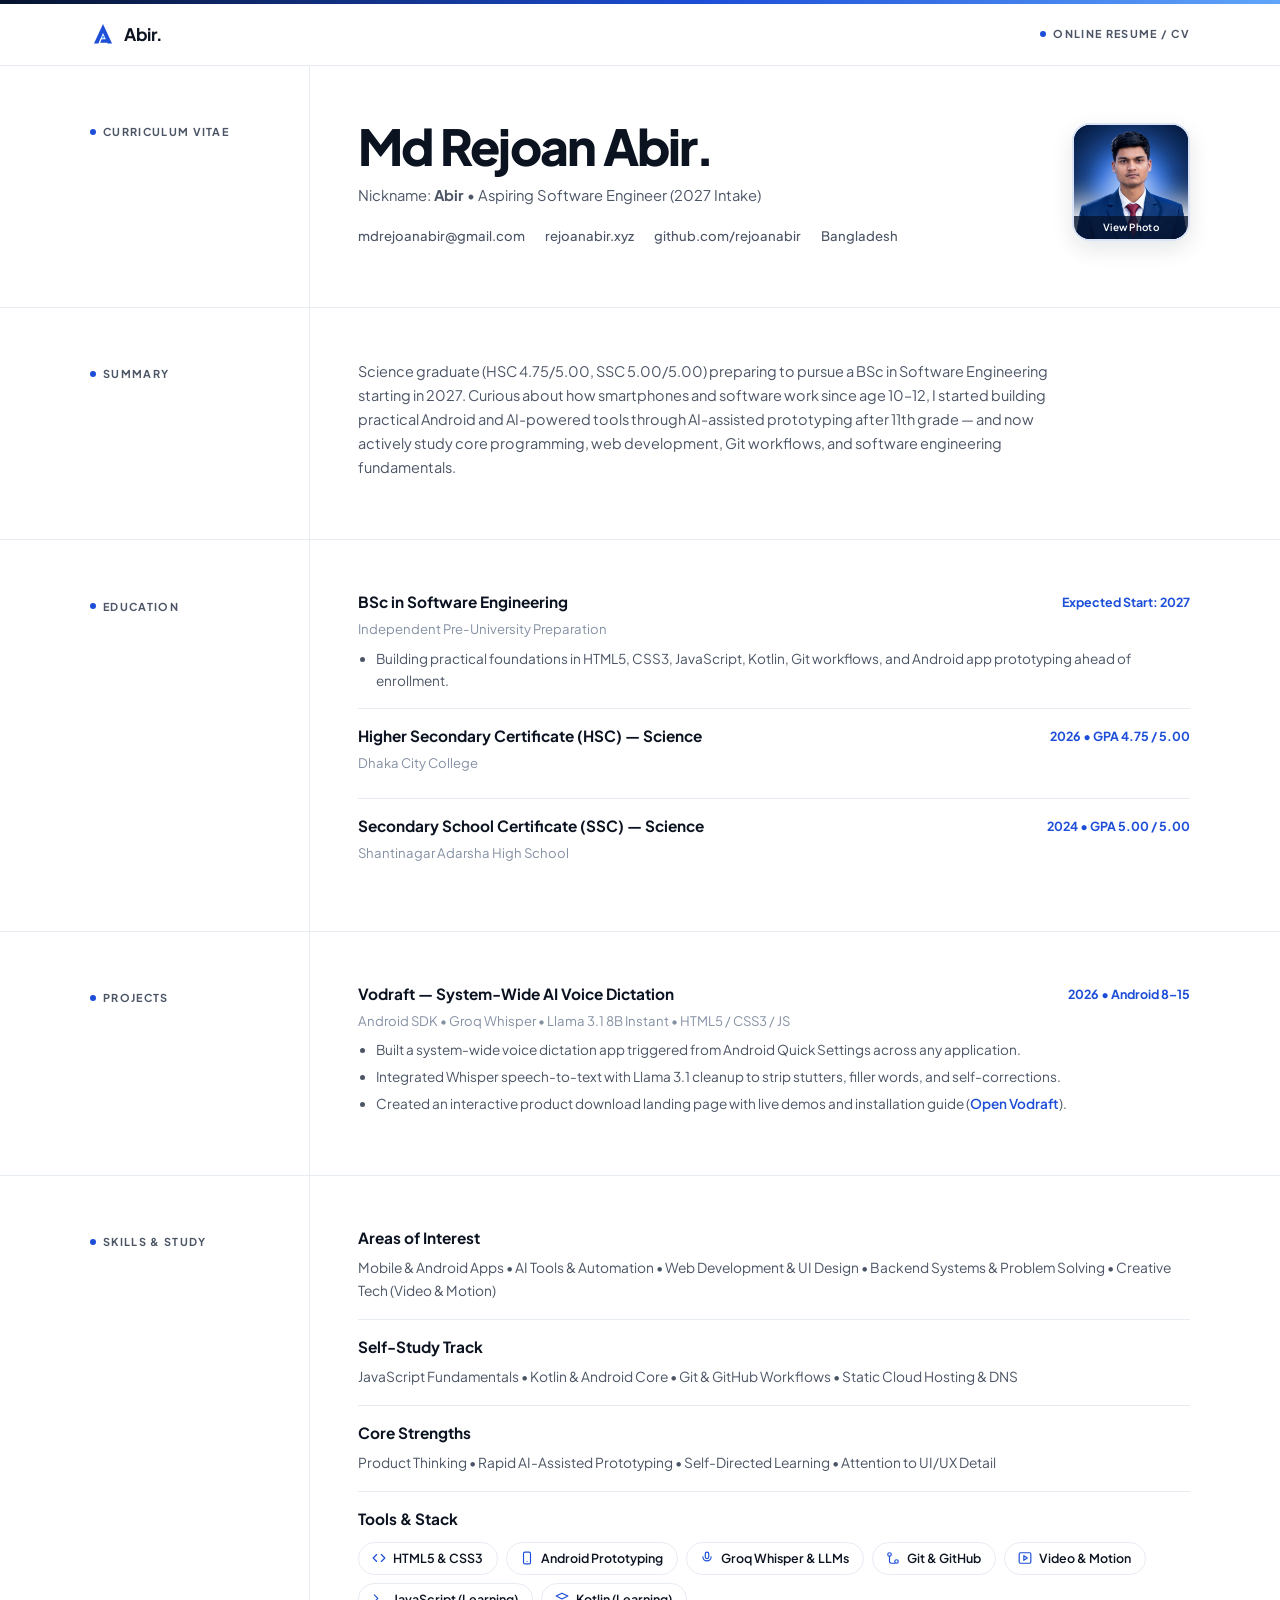
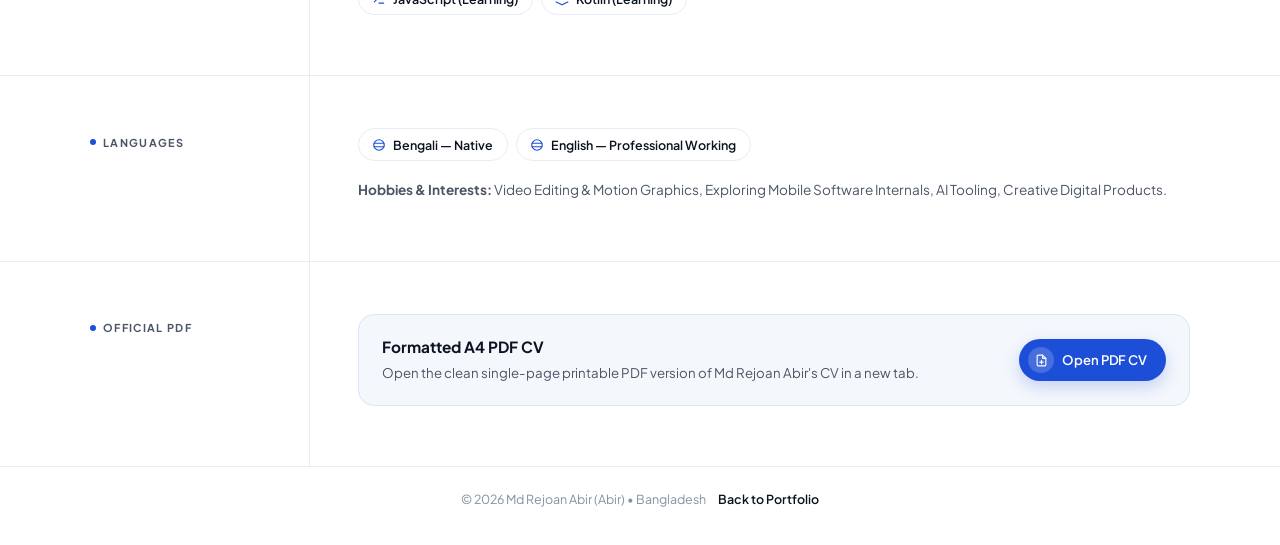
==== resume.html @ 293f009a "Deploy updated Abir portfolio, Vodraft page, CV & rejoanabir.xyz domain config" ====
<!DOCTYPE html>
<html lang="en">
<head>
  <meta charset="UTF-8" />
  <meta name="viewport" content="width=device-width, initial-scale=1.0" />
  <title>Md Rejoan Abir (Abir) — Online CV</title>
  <meta
    name="description"
    content="Online Resume / CV of Md Rejoan Abir (Abir) — Aspiring Software Engineer (2027 Intake)."
  />
  <link rel="canonical" href="https://rejoanabir.xyz/resume.html" />
  <meta property="og:type" content="profile" />
  <meta property="og:url" content="https://rejoanabir.xyz/resume.html" />
  <meta property="og:title" content="Md Rejoan Abir (Abir) — Online CV" />
  <meta property="og:description" content="Online Resume / CV of Md Rejoan Abir (Abir) — Aspiring Software Engineer (2027 Intake)." />
  <meta property="og:image" content="https://rejoanabir.xyz/assets/img/og-card.jpg" />

  <link rel="icon" type="image/svg+xml" href="./assets/img/favicon.svg" />
  <link rel="preconnect" href="https://fonts.googleapis.com" />
  <link rel="preconnect" href="https://fonts.gstatic.com" crossorigin />
  <link
    href="https://fonts.googleapis.com/css2?family=Plus+Jakarta+Sans:wght@400;500;600;700;800&display=swap"
    rel="stylesheet"
  />
  <link rel="stylesheet" href="./assets/css/styles.css?v=20" />
</head>
<body id="top">
  <div class="scroll-progress" data-scroll-progress aria-hidden="true"></div>
  <div class="resume-accent-bar" aria-hidden="true"></div>

  <header class="resume-topbar">
    <div class="container hero-nav-inner">
      <a href="./index.html" class="brand-mark" style="color:var(--ink-black);">
        <svg class="brand-logo brand-logo--accent" width="26" height="26" viewBox="0 0 36 36" fill="none" aria-hidden="true">
          <path
            d="M18 4L5.5 31H11.6L18 16.5L21.9 25.4H16.2L14 30.2H24L24.4 31H30.5L18 4Z"
            fill="currentColor"
          />
          <circle cx="18" cy="22.2" r="2.2" fill="#60A5FA" />
        </svg>
        <span>Abir.</span>
      </a>

      <span class="rail-tag">Online Resume / CV</span>
    </div>
  </header>

  <main class="swiss-main">
    <!-- Header with Real Executive Portrait + Tap-to-Zoom Popup -->
    <section class="swiss-row" style="border-top:0;">
      <div class="container swiss-grid">
        <aside class="swiss-rail">
          <span class="rail-tag">Curriculum Vitae</span>
        </aside>

        <div class="swiss-stage">
          <div class="resume-hero-row">
            <div>
              <h1 class="resume-name">Md Rejoan Abir.</h1>
              <p class="resume-sub">Nickname: <strong>Abir</strong> &bull; Aspiring Software Engineer (2027 Intake)</p>

              <ul class="resume-contacts" aria-label="Contact links">
                <li><a href="mailto:mdrejoanabir@gmail.com">mdrejoanabir@gmail.com</a></li>
                <li><a href="https://rejoanabir.xyz">rejoanabir.xyz</a></li>
                <li><a href="https://github.com/rejoanabir" target="_blank" rel="noopener noreferrer">github.com/rejoanabir</a></li>
                <li>Bangladesh</li>
              </ul>
            </div>

            <button
              type="button"
              class="resume-photo-trigger"
              data-open-photo
              aria-label="Open full-size portrait of Md Rejoan Abir"
            >
              <img src="./assets/img/abir-hero.webp" alt="Md Rejoan Abir real portrait" width="118" height="118" decoding="async" />
              <span class="resume-photo-badge">View Photo</span>
            </button>
          </div>
        </div>
      </div>
    </section>

    <!-- Summary -->
    <section class="swiss-row">
      <div class="container swiss-grid">
        <aside class="swiss-rail">
          <span class="rail-tag">Summary</span>
        </aside>
        <div class="swiss-stage motion-reveal">
          <p style="margin:0; max-width:66ch; color:var(--ink-body);">
            Science graduate (HSC 4.75/5.00, SSC 5.00/5.00) preparing to pursue a BSc in Software
            Engineering starting in 2027. Curious about how smartphones and software work since age
            10–12, I started building practical Android and AI-powered tools through AI-assisted
            prototyping after 11th grade — and now actively study core programming, web development,
            Git workflows, and software engineering fundamentals.
          </p>
        </div>
      </div>
    </section>

    <!-- Education -->
    <section class="swiss-row">
      <div class="container swiss-grid">
        <aside class="swiss-rail">
          <span class="rail-tag">Education</span>
        </aside>
        <div class="swiss-stage motion-reveal">
          <div class="resume-entry">
            <div class="resume-entry__head">
              <h2 class="resume-entry__role">BSc in Software Engineering</h2>
              <span class="resume-entry__date">Expected Start: 2027</span>
            </div>
            <p class="resume-entry__org">Independent Pre-University Preparation</p>
            <ul class="resume-bullets">
              <li>Building practical foundations in HTML5, CSS3, JavaScript, Kotlin, Git workflows, and Android app prototyping ahead of enrollment.</li>
            </ul>
          </div>

          <div class="resume-entry">
            <div class="resume-entry__head">
              <h2 class="resume-entry__role">Higher Secondary Certificate (HSC) — Science</h2>
              <span class="resume-entry__date">2026 &bull; GPA 4.75 / 5.00</span>
            </div>
            <p class="resume-entry__org">Dhaka City College</p>
          </div>

          <div class="resume-entry">
            <div class="resume-entry__head">
              <h2 class="resume-entry__role">Secondary School Certificate (SSC) — Science</h2>
              <span class="resume-entry__date">2024 &bull; GPA 5.00 / 5.00</span>
            </div>
            <p class="resume-entry__org">Shantinagar Adarsha High School</p>
          </div>
        </div>
      </div>
    </section>

    <!-- Projects -->
    <section class="swiss-row">
      <div class="container swiss-grid">
        <aside class="swiss-rail">
          <span class="rail-tag">Projects</span>
        </aside>
        <div class="swiss-stage motion-reveal">
          <div class="resume-entry">
            <div class="resume-entry__head">
              <h2 class="resume-entry__role">Vodraft — System-Wide AI Voice Dictation</h2>
              <span class="resume-entry__date">2026 &bull; Android 8–15</span>
            </div>
            <p class="resume-entry__org">Android SDK &bull; Groq Whisper &bull; Llama 3.1 8B Instant &bull; HTML5 / CSS3 / JS</p>
            <ul class="resume-bullets">
              <li>Built a system-wide voice dictation app triggered from Android Quick Settings across any application.</li>
              <li>Integrated Whisper speech-to-text with Llama 3.1 cleanup to strip stutters, filler words, and self-corrections.</li>
              <li>Created an interactive product download landing page with live demos and installation guide (<a href="./vodraft/" style="color:var(--cobalt); font-weight:600;">Open Vodraft</a>).</li>
            </ul>
          </div>
        </div>
      </div>
    </section>

    <!-- Skills, Self-Study & Strengths -->
    <section class="swiss-row">
      <div class="container swiss-grid">
        <aside class="swiss-rail">
          <span class="rail-tag">Skills &amp; Study</span>
        </aside>
        <div class="swiss-stage motion-reveal">
          <div class="resume-entry">
            <h2 class="resume-entry__role" style="margin-bottom:0.5rem;">Areas of Interest</h2>
            <p style="margin:0; font-size:0.86rem; color:var(--ink-body);">
              Mobile &amp; Android Apps &bull; AI Tools &amp; Automation &bull; Web Development &amp; UI Design &bull; Backend Systems &amp; Problem Solving &bull; Creative Tech (Video &amp; Motion)
            </p>
          </div>

          <div class="resume-entry">
            <h2 class="resume-entry__role" style="margin-bottom:0.5rem;">Self-Study Track</h2>
            <p style="margin:0; font-size:0.86rem; color:var(--ink-body);">
              JavaScript Fundamentals &bull; Kotlin &amp; Android Core &bull; Git &amp; GitHub Workflows &bull; Static Cloud Hosting &amp; DNS
            </p>
          </div>

          <div class="resume-entry">
            <h2 class="resume-entry__role" style="margin-bottom:0.5rem;">Core Strengths</h2>
            <p style="margin:0; font-size:0.86rem; color:var(--ink-body);">
              Product Thinking &bull; Rapid AI-Assisted Prototyping &bull; Self-Directed Learning &bull; Attention to UI/UX Detail
            </p>
          </div>

          <div class="resume-entry">
            <h2 class="resume-entry__role" style="margin-bottom:0.75rem;">Tools &amp; Stack</h2>
            <div class="tools-strip">
              <span class="tool-badge">
                <svg viewBox="0 0 24 24" fill="none" stroke="currentColor" stroke-width="2" stroke-linecap="round" stroke-linejoin="round"><polyline points="16 18 22 12 16 6"/><polyline points="8 6 2 12 8 18"/></svg>
                HTML5 &amp; CSS3
              </span>
              <span class="tool-badge">
                <svg viewBox="0 0 24 24" fill="none" stroke="currentColor" stroke-width="2" stroke-linecap="round" stroke-linejoin="round"><rect x="6" y="2" width="12" height="20" rx="2.5"/><line x1="12" y1="18" x2="12.01" y2="18"/></svg>
                Android Prototyping
              </span>
              <span class="tool-badge">
                <svg viewBox="0 0 24 24" fill="none" stroke="currentColor" stroke-width="2" stroke-linecap="round" stroke-linejoin="round"><rect x="9" y="2" width="6" height="11" rx="3"/><path d="M5 10a7 7 0 0 0 14 0"/></svg>
                Groq Whisper &amp; LLMs
              </span>
              <span class="tool-badge">
                <svg viewBox="0 0 24 24" fill="none" stroke="currentColor" stroke-width="2" stroke-linecap="round" stroke-linejoin="round"><circle cx="6" cy="6" r="3"/><circle cx="18" cy="18" r="3"/><path d="M6 9v9a3 3 0 0 0 3 3h6"/></svg>
                Git &amp; GitHub
              </span>
              <span class="tool-badge">
                <svg viewBox="0 0 24 24" fill="none" stroke="currentColor" stroke-width="2" stroke-linecap="round" stroke-linejoin="round"><rect x="2" y="3" width="20" height="18" rx="2"/><polygon points="10 8 16 12 10 16 10 8"/></svg>
                Video &amp; Motion
              </span>
              <span class="tool-badge">
                <svg viewBox="0 0 24 24" fill="none" stroke="currentColor" stroke-width="2" stroke-linecap="round" stroke-linejoin="round"><polyline points="4 17 10 11 4 5"/><line x1="12" y1="19" x2="20" y2="19"/></svg>
                JavaScript (Learning)
              </span>
              <span class="tool-badge">
                <svg viewBox="0 0 24 24" fill="none" stroke="currentColor" stroke-width="2" stroke-linecap="round" stroke-linejoin="round"><polygon points="12 2 2 7 12 12 22 7 12 2"/><polyline points="2 17 12 22 22 17"/></svg>
                Kotlin (Learning)
              </span>
            </div>
          </div>
        </div>
      </div>
    </section>

    <!-- Languages & Interests -->
    <section class="swiss-row">
      <div class="container swiss-grid">
        <aside class="swiss-rail">
          <span class="rail-tag">Languages</span>
        </aside>
        <div class="swiss-stage motion-reveal">
          <div class="tools-strip" style="margin-bottom:1.1rem;">
            <span class="tool-badge">
              <svg viewBox="0 0 24 24" fill="none" stroke="currentColor" stroke-width="2" stroke-linecap="round" stroke-linejoin="round"><circle cx="12" cy="12" r="9"/><line x1="3.6" y1="9" x2="20.4" y2="9"/><line x1="3.6" y1="15" x2="20.4" y2="15"/></svg>
              Bengali &mdash; Native
            </span>
            <span class="tool-badge">
              <svg viewBox="0 0 24 24" fill="none" stroke="currentColor" stroke-width="2" stroke-linecap="round" stroke-linejoin="round"><circle cx="12" cy="12" r="9"/><line x1="3.6" y1="9" x2="20.4" y2="9"/><line x1="3.6" y1="15" x2="20.4" y2="15"/></svg>
              English &mdash; Professional Working
            </span>
          </div>
          <p style="margin:0; font-size:0.85rem; color:var(--ink-body);">
            <strong>Hobbies &amp; Interests:</strong> Video Editing &amp; Motion Graphics, Exploring Mobile Software Internals, AI Tooling, Creative Digital Products.
          </p>
        </div>
      </div>
    </section>

    <!-- Proper A4 PDF CV Popup Option at the End -->
    <section class="swiss-row">
      <div class="container swiss-grid">
        <aside class="swiss-rail">
          <span class="rail-tag">Official PDF</span>
        </aside>
        <div class="swiss-stage motion-reveal">
          <div class="pdf-cta-card">
            <div>
              <h2 class="resume-entry__role">Formatted A4 PDF CV</h2>
              <p style="margin:0.25rem 0 0; font-size:0.83rem; color:var(--ink-body);">
                Open the clean single-page printable PDF version of Md Rejoan Abir's CV in a new tab.
              </p>
            </div>

            <a
              href="./assets/Md-Rejoan-Abir-CV.pdf"
              target="_blank"
              rel="noopener noreferrer"
              class="pill pill--accent"
            >
              <span class="pill__icon" aria-hidden="true">
                <!-- Custom PDF Document Open Icon -->
                <svg viewBox="0 0 24 24" fill="none" stroke="currentColor" stroke-width="2.1" stroke-linecap="round" stroke-linejoin="round">
                  <path d="M14 2H6a2 2 0 0 0-2 2v16a2 2 0 0 0 2 2h12a2 2 0 0 0 2-2V8z" />
                  <polyline points="14 2 14 8 20 8" />
                  <path d="M9 15h6" />
                  <path d="M12 12v6" />
                </svg>
              </span>
              <span>Open PDF CV</span>
            </a>
          </div>
        </div>
      </div>
    </section>
  </main>

  <!-- Real Portrait Zoom Lightbox Modal -->
  <div class="photo-modal" data-photo-modal aria-hidden="true" role="dialog" aria-label="Portrait of Md Rejoan Abir">
    <div class="photo-modal__box">
      <img src="./assets/img/abir-hero.webp" alt="Portrait of Md Rejoan Abir" width="420" height="420" loading="lazy" decoding="async" class="photo-modal__img" />
      <div class="photo-modal__foot">
        <span>Md Rejoan Abir (Abir)</span>
        <button type="button" class="photo-modal__close" data-close-photo>Close</button>
      </div>
    </div>
  </div>

  <footer class="footer-bottom">
    <div class="container footer-bottom-inner">
      <span>&copy; 2026 Md Rejoan Abir (Abir) &bull; Bangladesh</span>
      <a href="./index.html" style="font-weight:600; color:var(--ink-black);">Back to Portfolio</a>
    </div>
  </footer>

  <script src="./assets/js/motion.js?v=18" defer></script>
</body>
</html>
---- assets/css/styles.css ----
/* ==========================================================================
   Abir (Md Rejoan Abir) — Polished Royal Cobalt Motion Portfolio
   Single-row mobile nav • Crisp hero transition • Faded marquee • Multi-project
   ========================================================================== */

:root {
  --bg-page: #ffffff;
  --bg-subtle: #f4f7fc;
  --ink-black: #0b1220;
  --ink-body: #4b5565;
  --ink-muted: #8490a3;
  --grid-line: #e7ecf3;
  --cobalt: #1d4ed8;
  --cobalt-bright: #2563eb;
  --cobalt-dark: #1e3a8a;
  --cobalt-midnight: #06132e;
  --sky-accent: #60a5fa;
  --emerald: #10b981;
  --radius-sm: 8px;
  --radius-md: 16px;
  --radius-pill: 999px;
  --font-sans: "Plus Jakarta Sans", system-ui, -apple-system, BlinkMacSystemFont, "Segoe UI", sans-serif;
  --ease-expo: cubic-bezier(0.16, 1, 0.3, 1);
  --ease-out: cubic-bezier(0.22, 1, 0.36, 1);
}

*,
*::before,
*::after {
  box-sizing: border-box;
  -webkit-tap-highlight-color: transparent;
}

html {
  scroll-behavior: smooth;
  -webkit-text-size-adjust: 100%;
  text-size-adjust: 100%;
  -webkit-font-smoothing: antialiased;
  -moz-osx-font-smoothing: grayscale;
}

body {
  margin: 0;
  font-family: var(--font-sans);
  font-size: 14.5px;
  line-height: 1.65;
  color: var(--ink-black);
  background: var(--bg-page);
  overflow-x: clip;
}

a,
button {
  color: inherit;
  text-decoration: none;
  outline: none;
  -webkit-tap-highlight-color: transparent;
  user-select: none;
  -webkit-user-select: none;
}

a:focus-visible,
button:focus-visible {
  outline: 2px solid var(--cobalt-bright);
  outline-offset: 3px;
  border-radius: 6px;
}

p,
h1,
h2,
h3,
li {
  user-select: text;
  -webkit-user-select: text;
}

button {
  font: inherit;
  cursor: pointer;
}

img,
svg {
  display: block;
  max-width: 100%;
}

.skip-link {
  position: absolute;
  left: -9999px;
  top: 0;
}

.skip-link:focus {
  position: fixed;
  left: 1rem;
  top: 1rem;
  z-index: 200;
  padding: 0.55rem 1rem;
  border-radius: var(--radius-pill);
  background: var(--ink-black);
  color: #fff;
}

.container {
  width: min(100% - 2rem, 1100px);
  margin-inline: auto;
}

/* ==========================================================================
   TOP SCROLL PROGRESS BAR
   ========================================================================== */

.scroll-progress {
  position: fixed;
  top: 0;
  left: 0;
  width: 100%;
  height: 3px;
  z-index: 120;
  background: linear-gradient(90deg, #1d4ed8 0%, #3b82f6 55%, #38bdf8 100%);
  transform-origin: left center;
  transform: scaleX(0);
  pointer-events: none;
}

/* ==========================================================================
   PILL BUTTONS WITH BESPOKE SVG ICONS
   ========================================================================== */

.pill {
  position: relative;
  overflow: hidden;
  display: inline-flex;
  align-items: center;
  justify-content: center;
  gap: 0.52rem;
  min-height: 42px;
  padding: 0.44rem 1.12rem 0.44rem 0.48rem;
  border-radius: var(--radius-pill);
  font-size: 0.82rem;
  font-weight: 600;
  line-height: 1.25;
  letter-spacing: -0.01em;
  border: 1px solid transparent;
  transition:
    transform 0.2s var(--ease-out),
    background-color 0.2s ease,
    border-color 0.2s ease,
    color 0.2s ease,
    box-shadow 0.2s ease;
  white-space: nowrap;
}

.pill:active {
  transform: scale(0.97);
}

.pill__icon {
  display: inline-flex;
  align-items: center;
  justify-content: center;
  width: 26px;
  height: 26px;
  border-radius: 50%;
  flex-shrink: 0;
  transition: transform 0.25s var(--ease-expo);
}

.pill__icon svg {
  width: 13px;
  height: 13px;
}

.pill:hover .pill__icon {
  transform: scale(1.08);
}

.pill--shimmer::after {
  content: "";
  position: absolute;
  inset: 0;
  background: linear-gradient(110deg, transparent 25%, rgba(255, 255, 255, 0.24) 50%, transparent 75%);
  transform: translateX(-130%);
  animation: pillShimmer 4.6s var(--ease-expo) 1.6s infinite;
  pointer-events: none;
}

@keyframes pillShimmer {
  0%, 72% { transform: translateX(-130%); }
  100% { transform: translateX(130%); }
}

.pill--white {
  background: #ffffff;
  color: var(--ink-black);
  box-shadow: 0 6px 18px rgba(6, 19, 46, 0.18);
}

.pill--white .pill__icon {
  background: var(--cobalt-midnight);
  color: #ffffff;
}

.pill--white:hover {
  transform: translateY(-1.5px);
  box-shadow: 0 10px 24px rgba(6, 19, 46, 0.25);
}

.pill--accent {
  background: var(--cobalt);
  color: #ffffff;
  box-shadow: 0 6px 16px rgba(29, 78, 216, 0.22);
}

.pill--accent .pill__icon {
  background: rgba(255, 255, 255, 0.18);
  color: #ffffff;
}

.pill--accent:hover {
  background: var(--cobalt-dark);
  transform: translateY(-1.5px);
  box-shadow: 0 10px 22px rgba(29, 78, 216, 0.3);
}

.pill--dark {
  background: var(--ink-black);
  color: #ffffff;
  box-shadow: 0 6px 16px rgba(11, 18, 32, 0.16);
}

.pill--dark .pill__icon {
  background: rgba(255, 255, 255, 0.16);
  color: #ffffff;
}

.pill--dark:hover {
  background: var(--cobalt);
  transform: translateY(-1.5px);
  box-shadow: 0 10px 22px rgba(29, 78, 216, 0.26);
}

.pill--outline {
  background: #ffffff;
  color: var(--ink-black);
  border-color: #d6dfee;
}

.pill--outline .pill__icon {
  background: var(--bg-subtle);
  color: var(--cobalt);
}

.pill--outline:hover {
  border-color: var(--cobalt);
  color: var(--cobalt);
  transform: translateY(-1.5px);
}

.pill--outline:hover .pill__icon {
  background: var(--cobalt);
  color: #ffffff;
}

/* ==========================================================================
   SECTION 1: HERO (CRISP EDGE TRANSITION + CONTRAST VIGNETTE + HERO CTA)
   ========================================================================== */

.hero {
  position: relative;
  display: flex;
  flex-direction: column;
  justify-content: space-between;
  background:
    radial-gradient(ellipse 74% 62% at 50% 40%, rgba(37, 99, 235, 0.72) 0%, rgba(14, 38, 102, 0.95) 56%, #06132e 100%),
    linear-gradient(180deg, #06132e 0%, #0d2b70 60%, #071638 100%);
  color: #ffffff;
  overflow: hidden;
  border-bottom: 1px solid rgba(96, 165, 250, 0.22);
}

/* Crisp Contrast Vignette Behind Hero Text & CTA (Replaces Misty Gray Band!) */
.hero::after {
  content: "";
  position: absolute;
  inset: auto 0 0 0;
  height: 255px;
  background: linear-gradient(
    to top,
    rgba(6, 19, 46, 0.94) 0%,
    rgba(6, 19, 46, 0.72) 48%,
    rgba(6, 19, 46, 0) 100%
  );
  pointer-events: none;
  z-index: 3;
}

.hero-canvas {
  position: absolute;
  inset: 0;
  width: 100%;
  height: 100%;
  pointer-events: none;
  z-index: 1;
  opacity: 0.72;
}

.hero-grid-bg {
  position: absolute;
  inset: 0;
  pointer-events: none;
  z-index: 0;
  opacity: 0.13;
  background-image:
    linear-gradient(rgba(255, 255, 255, 0.14) 1px, transparent 1px),
    linear-gradient(90deg, rgba(255, 255, 255, 0.14) 1px, transparent 1px);
  background-size: 48px 48px;
  -webkit-mask-image: radial-gradient(ellipse 78% 70% at 50% 38%, #000 0%, transparent 80%);
  mask-image: radial-gradient(ellipse 78% 70% at 50% 38%, #000 0%, transparent 80%);
}

.hero-orb {
  position: absolute;
  border-radius: 50%;
  filter: blur(72px);
  pointer-events: none;
  z-index: 1;
}

.hero-orb--one {
  width: 340px;
  height: 340px;
  top: -80px;
  left: -60px;
  background: rgba(56, 189, 248, 0.3);
  animation: orbFloatA 11s ease-in-out infinite alternate;
}

.hero-orb--two {
  width: 390px;
  height: 390px;
  top: 18%;
  right: -95px;
  background: rgba(96, 165, 250, 0.28);
  animation: orbFloatB 14s ease-in-out infinite alternate;
}

@keyframes orbFloatA {
  from { transform: translate3d(0, 0, 0) scale(1); }
  to { transform: translate3d(42px, 30px, 0) scale(1.12); }
}

@keyframes orbFloatB {
  from { transform: translate3d(0, 0, 0) scale(1); }
  to { transform: translate3d(-38px, -24px, 0) scale(1.1); }
}

.hero-aurora {
  position: absolute;
  inset: auto -20% 56px -20%;
  height: 110px;
  pointer-events: none;
  z-index: 2;
  opacity: 0.34;
  background: radial-gradient(ellipse 60% 100% at 50% 50%, rgba(56, 189, 248, 0.52) 0%, transparent 72%);
  filter: blur(26px);
  animation: auroraSweep 9s ease-in-out infinite alternate;
}

@keyframes auroraSweep {
  from { transform: translate3d(-8%, 0, 0) scaleX(0.92); }
  to { transform: translate3d(8%, -8px, 0) scaleX(1.08); }
}

/* Dual Counter-Rotating Blueprint Orbital Rings */
.hero-orbit-ring {
  position: absolute;
  left: 50%;
  top: 40%;
  width: min(86vw, 440px);
  height: min(86vw, 440px);
  transform: translate(-50%, -50%);
  pointer-events: none;
  z-index: 2;
  opacity: 0.36;
}

.orbit-svg {
  width: 100%;
  height: 100%;
  animation: spinOrbit 32s linear infinite;
}

.orbit-svg--reverse {
  position: absolute;
  inset: 12%;
  width: 76%;
  height: 76%;
  animation: spinOrbitReverse 22s linear infinite;
}

@keyframes spinOrbit {
  from { transform: rotate(0deg); }
  to { transform: rotate(360deg); }
}

@keyframes spinOrbitReverse {
  from { transform: rotate(360deg); }
  to { transform: rotate(0deg); }
}

/* Floating Glass Motion Popups (Visible on BOTH Mobile & Desktop!) */
.hero-float-chip {
  display: inline-flex;
  position: absolute;
  z-index: 5;
  align-items: center;
  gap: 0.4rem;
  padding: 0.34rem 0.68rem;
  border-radius: var(--radius-pill);
  background: rgba(8, 22, 56, 0.56);
  border: 1px solid rgba(147, 197, 253, 0.28);
  backdrop-filter: blur(12px);
  -webkit-backdrop-filter: blur(12px);
  color: rgba(255, 255, 255, 0.96);
  font-size: 0.67rem;
  font-weight: 600;
  line-height: 1.2;
  box-shadow: 0 10px 24px rgba(4, 12, 32, 0.32);
  pointer-events: none;
  user-select: none;
  -webkit-user-select: none;
}

.hero-chip__icon {
  display: inline-flex;
  align-items: center;
  justify-content: center;
  width: 22px;
  height: 22px;
  border-radius: 50%;
  background: rgba(59, 130, 246, 0.28);
  border: 1px solid rgba(147, 197, 253, 0.35);
  flex-shrink: 0;
}

.hero-float-chip svg {
  width: 12px;
  height: 12px;
  color: #93c5fd;
}

.hero-chip__text {
  display: flex;
  flex-direction: column;
  gap: 0.08rem;
}

.hero-chip__title {
  font-weight: 700;
  color: #ffffff;
  white-space: nowrap;
}

.hero-chip__sub {
  display: none;
  font-size: 0.68rem;
  font-weight: 500;
  color: rgba(191, 219, 254, 0.85);
  white-space: nowrap;
}

.hero-float-chip--1 {
  top: 13.5%;
  left: 3.5%;
  animation: chipBobA 5.2s ease-in-out infinite alternate;
}

.hero-float-chip--2 {
  top: 15.5%;
  right: 3.5%;
  animation: chipBobB 6s ease-in-out infinite alternate;
}

.hero-float-chip--3 {
  top: 39%;
  right: 3%;
  animation: chipBobA 6.8s ease-in-out 0.6s infinite alternate;
}

.hero-float-chip--4 {
  top: 36%;
  left: 3%;
  animation: chipBobB 5.8s ease-in-out 0.3s infinite alternate;
}

@keyframes chipBobA {
  from { transform: translate3d(0, 0, 0); }
  to { transform: translate3d(0, -8px, 0); }
}

@keyframes chipBobB {
  from { transform: translate3d(0, 0, 0); }
  to { transform: translate3d(0, 8px, 0); }
}

/* Single-Row Top Navbar (Clean & Spacious on Mobile!) */
.hero-nav {
  position: relative;
  z-index: 6;
  padding: 1.2rem 0 0.6rem;
}

.hero-nav-inner {
  display: flex;
  align-items: center;
  justify-content: space-between;
  gap: 0.75rem;
}

.brand-mark {
  display: inline-flex;
  align-items: center;
  gap: 0.52rem;
  font-size: 1.08rem;
  font-weight: 700;
  letter-spacing: -0.025em;
  color: #ffffff;
}

.brand-logo {
  width: 26px;
  height: 26px;
  min-width: 26px;
  flex: 0 0 26px;
  color: #ffffff;
}

.brand-logo--accent {
  color: var(--cobalt);
}

.nav-links {
  display: none;
  list-style: none;
  margin: 0;
  padding: 0;
  gap: 2rem;
}

.nav-links a {
  position: relative;
  font-size: 0.84rem;
  font-weight: 500;
  color: rgba(255, 255, 255, 0.88);
  transition: color 0.2s ease;
}

.nav-links a::after {
  content: "";
  position: absolute;
  left: 0;
  bottom: -4px;
  width: 100%;
  height: 1.5px;
  background: #ffffff;
  transform: scaleX(0);
  transform-origin: right;
  transition: transform 0.28s var(--ease-expo);
}

.nav-links a:hover {
  color: #ffffff;
}

.nav-links a:hover::after {
  transform: scaleX(1);
  transform-origin: left;
}

/* Hero Portrait Stage (No z-index here so portrait sits below ::after vignette & copy sits above!) */
.hero-stage {
  display: flex;
  flex-direction: column;
  align-items: center;
}

.hero-portrait-wrap {
  position: relative;
  z-index: 2;
  width: min(94vw, 410px);
  aspect-ratio: 1 / 1;
  margin-top: 0.5rem;
  display: flex;
  align-items: flex-end;
  justify-content: center;
  overflow: hidden;
  animation: portraitSettle 0.85s var(--ease-expo) 0.06s backwards;
}

@keyframes portraitSettle {
  from { opacity: 0; transform: translateY(14px) scale(0.97); }
  to { opacity: 1; transform: translateY(0) scale(1); }
}

.hero-portrait-img {
  width: 100%;
  height: 100%;
  object-fit: contain;
  object-position: center bottom;
  filter: drop-shadow(0 16px 36px rgba(6, 19, 46, 0.45));
  animation: subtleBreath 9s ease-in-out 1s infinite alternate;
}

@keyframes subtleBreath {
  from { transform: scale(1); }
  to { transform: scale(1.022); }
}

/* Hero Typography + Primary CTA Block */
.hero-content {
  position: relative;
  z-index: 5;
  width: 100%;
  padding: 0 0 2.75rem;
  margin-top: -2.4rem;
}

.hero-bottom-grid {
  display: grid;
  grid-template-columns: 1fr;
  gap: 0.9rem;
  align-items: end;
  text-align: center;
}

.hero-title {
  margin: 0;
  font-size: clamp(2.15rem, 9vw, 4.45rem);
  font-weight: 800;
  line-height: 1.14;
  letter-spacing: -0.035em;
  color: #ffffff;
  text-shadow: 0 4px 22px rgba(6, 19, 46, 0.5);
}

.kinetic-line {
  display: block;
  overflow: hidden;
  padding-bottom: 0.18em;
  margin-bottom: -0.14em;
}

.kinetic-line > span {
  display: inline-block;
  animation: fadeInSoft 0.7s var(--ease-expo) backwards;
}

.kinetic-line--2 > span {
  animation-delay: 0.1s;
}

.hero-right-col {
  display: flex;
  flex-direction: column;
  align-items: center;
  gap: 1.1rem;
  animation: fadeInSoft 0.75s var(--ease-expo) 0.18s backwards;
}

.hero-caption {
  margin: 0;
  max-width: 39ch;
  font-size: 0.89rem;
  line-height: 1.52;
  font-weight: 500;
  color: rgba(255, 255, 255, 0.94);
  text-shadow: 0 2px 14px rgba(6, 19, 46, 0.5);
}

@keyframes fadeInSoft {
  from { opacity: 0; }
  to { opacity: 1; }
}

/* ==========================================================================
   FADED-EDGE INFINITE MARQUEE RIBBON (SMOOTH GRADIENT MASK, NEVER STOPS!)
   ========================================================================== */

.marquee-strip {
  overflow: hidden;
  border-bottom: 1px solid var(--grid-line);
  background: #ffffff;
  padding: 0.9rem 0;
  pointer-events: none;
  user-select: none;
  -webkit-user-select: none;
  -webkit-mask-image: linear-gradient(to right, transparent 0%, #000000 10%, #000000 90%, transparent 100%);
  mask-image: linear-gradient(to right, transparent 0%, #000000 10%, #000000 90%, transparent 100%);
}

.marquee-track {
  display: flex;
  align-items: center;
  gap: 2.25rem;
  width: max-content;
  animation: marqueeScroll 24s linear infinite;
  will-change: transform;
}

.marquee-item {
  display: inline-flex;
  align-items: center;
  gap: 0.55rem;
  font-size: 0.76rem;
  font-weight: 700;
  letter-spacing: 0.08em;
  text-transform: uppercase;
  color: var(--ink-muted);
  white-space: nowrap;
}

.marquee-item svg {
  width: 14px;
  height: 14px;
  color: var(--cobalt);
}

@keyframes marqueeScroll {
  from { transform: translate3d(0, 0, 0); }
  to { transform: translate3d(-50%, 0, 0); }
}

/* ==========================================================================
   ARCHITECTURAL SWISS GRID
   ========================================================================== */

.swiss-main {
  background: var(--bg-page);
}

.swiss-row {
  border-top: 1px solid var(--grid-line);
}

.swiss-row:first-child {
  border-top: 0;
}

.swiss-grid {
  display: grid;
  grid-template-columns: 1fr;
}

.swiss-rail {
  padding: 1.75rem 0 0.5rem;
}

.rail-tag {
  display: inline-flex;
  align-items: center;
  gap: 0.45rem;
  font-size: 0.68rem;
  font-weight: 700;
  letter-spacing: 0.12em;
  text-transform: uppercase;
  color: var(--ink-body);
}

.rail-tag::before {
  content: "";
  width: 6px;
  height: 6px;
  border-radius: 50%;
  background: var(--cobalt);
}

.swiss-stage {
  padding: 0.6rem 0 2.75rem;
}

.stage-head {
  display: flex;
  flex-wrap: wrap;
  align-items: center;
  justify-content: space-between;
  gap: 0.85rem;
  margin-bottom: 1.5rem;
}

.stage-title {
  margin: 0;
  font-size: clamp(1.55rem, 5.5vw, 2.3rem);
  font-weight: 700;
  line-height: 1.2;
  letter-spacing: -0.03em;
  color: var(--ink-black);
}

/* ==========================================================================
   SECTION 2: PROJECTS (FLAGSHIP VODRAFT + HTML STAT PILLS + SUB-PROJECTS)
   ========================================================================== */

.showcase-card {
  display: flex;
  flex-direction: column;
  gap: 1.15rem;
}

.showcase-beam-shell {
  position: relative;
  border-radius: calc(var(--radius-md) + 2px);
  padding: 2px;
  overflow: hidden;
  background: #dbe5f7;
  transition: transform 0.35s var(--ease-expo), box-shadow 0.35s var(--ease-expo);
}

.showcase-beam-shell::before {
  content: "";
  position: absolute;
  inset: -60%;
  background: conic-gradient(from 0deg, transparent 0deg, transparent 260deg, #60a5fa 305deg, #2563eb 335deg, #38bdf8 360deg);
  animation: beamSpin 6.5s linear infinite;
  pointer-events: none;
}

@keyframes beamSpin {
  from { transform: rotate(0deg); }
  to { transform: rotate(360deg); }
}

.showcase-beam-shell:hover {
  transform: translateY(-3px);
  box-shadow: 0 24px 48px rgba(11, 18, 32, 0.16);
}

.showcase-banner {
  position: relative;
  z-index: 1;
  width: 100%;
  border-radius: var(--radius-md);
  overflow: hidden;
  display: block;
  background: #061229;
}

.vodraft-hero-img {
  width: 100%;
  height: auto;
  display: block;
  transition: transform 0.55s var(--ease-expo);
}

.showcase-beam-shell:hover .vodraft-hero-img {
  transform: scale(1.022);
}

.vodraft-live-pill {
  display: inline-flex;
  align-items: center;
  gap: 0.45rem;
  padding: 0.22rem 0.65rem;
  border-radius: var(--radius-pill);
  background: rgba(6, 18, 41, 0.74);
  border: 1px solid rgba(147, 197, 253, 0.3);
  font-size: 0.65rem;
  font-weight: 600;
  color: #ffffff;
  white-space: nowrap;
  flex-shrink: 0;
}

.voice-wave {
  display: inline-flex;
  align-items: center;
  gap: 2.5px;
  height: 12px;
}

.voice-wave span {
  display: block;
  width: 2.5px;
  height: 100%;
  border-radius: 99px;
  background: #6ee7b7;
  transform-origin: center;
  animation: waveBar 1.1s ease-in-out infinite;
}

.voice-wave span:nth-child(1) { animation-delay: 0s; }
.voice-wave span:nth-child(2) { animation-delay: 0.16s; }
.voice-wave span:nth-child(3) { animation-delay: 0.32s; }
.voice-wave span:nth-child(4) { animation-delay: 0.12s; }
.voice-wave span:nth-child(5) { animation-delay: 0.26s; }

@keyframes waveBar {
  0%, 100% { transform: scaleY(0.28); }
  50% { transform: scaleY(1); }
}

.vodraft-ticker {
  width: 100%;
  padding: 0.75rem 1rem;
  background: rgba(6, 15, 36, 0.94);
  border-top: 1px solid rgba(96, 165, 250, 0.22);
  display: flex;
  flex-wrap: wrap;
  align-items: center;
  justify-content: space-between;
  gap: 0.45rem 0.85rem;
  font-size: 0.76rem;
  color: rgba(255, 255, 255, 0.92);
  user-select: none;
  -webkit-user-select: none;
}

.vodraft-ticker__text {
  margin: 0;
  font-weight: 500;
  transition: opacity 0.28s ease;
}

/* Crisp HTML Stat Pills Underneath Vodraft (100% Mobile-Readable!) */
.metric-pills {
  display: grid;
  grid-template-columns: repeat(3, 1fr);
  gap: 0.6rem;
  user-select: none;
  -webkit-user-select: none;
}

.metric-pill {
  background: var(--bg-subtle);
  border: 1px solid #dfe8f7;
  border-radius: 12px;
  padding: 0.72rem 0.8rem;
  display: flex;
  flex-direction: column;
  gap: 0.12rem;
}

.metric-pill__val {
  font-size: clamp(0.95rem, 3.2vw, 1.12rem);
  font-weight: 800;
  letter-spacing: -0.03em;
  line-height: 1.2;
  color: var(--ink-black);
}

.metric-pill__lbl {
  font-size: 0.7rem;
  font-weight: 600;
  color: var(--ink-muted);
  line-height: 1.25;
}

.showcase-meta {
  display: flex;
  flex-direction: column;
  align-items: flex-start;
  gap: 1.05rem;
}

.showcase-title {
  margin: 0;
  font-size: 1.14rem;
  font-weight: 700;
  line-height: 1.3;
  letter-spacing: -0.02em;
}

.showcase-title-link:hover {
  color: var(--cobalt);
}

.showcase-desc {
  margin: 0.35rem 0 0;
  font-size: 0.87rem;
  line-height: 1.62;
  color: var(--ink-body);
  max-width: 60ch;
}

.stack-pills {
  display: flex;
  flex-wrap: wrap;
  gap: 0.42rem;
  margin-top: 0.75rem;
}

.stack-pill {
  font-size: 0.71rem;
  font-weight: 600;
  line-height: 1.3;
  padding: 0.26rem 0.65rem;
  border-radius: var(--radius-pill);
  background: var(--bg-subtle);
  color: var(--cobalt-dark);
  border: 1px solid #dbe5f7;
}

.project-ctas {
  display: flex;
  flex-wrap: wrap;
  gap: 0.6rem;
}

/* Additional Smaller Projects Grid (Shows Range!) */
.more-projects-head {
  margin: 2.5rem 0 1.1rem;
  padding-top: 2rem;
  border-top: 1px solid var(--grid-line);
  font-size: 0.72rem;
  font-weight: 700;
  text-transform: uppercase;
  letter-spacing: 0.1em;
  color: var(--ink-muted);
}

.subprojects-grid {
  display: grid;
  grid-template-columns: 1fr;
  gap: 1rem;
}

.subproject-card {
  border: 1px solid var(--grid-line);
  border-radius: var(--radius-md);
  background: #ffffff;
  padding: 1.25rem;
  display: flex;
  flex-direction: column;
  justify-content: space-between;
  gap: 0.9rem;
  transition: transform 0.25s var(--ease-expo), border-color 0.2s ease, box-shadow 0.25s ease;
}

.subproject-card:hover {
  transform: translateY(-2px);
  border-color: #c5d6f5;
  box-shadow: 0 14px 30px rgba(11, 18, 32, 0.06);
}

.subproject-top {
  display: flex;
  align-items: center;
  justify-content: space-between;
  gap: 0.75rem;
  margin-bottom: 0.45rem;
}

.subproject-icon {
  width: 36px;
  height: 36px;
  border-radius: 10px;
  background: var(--bg-subtle);
  border: 1px solid #dbe5f7;
  color: var(--cobalt);
  display: inline-flex;
  align-items: center;
  justify-content: center;
}

.subproject-icon svg {
  width: 18px;
  height: 18px;
}

.subproject-kind {
  font-size: 0.68rem;
  font-weight: 700;
  text-transform: uppercase;
  letter-spacing: 0.08em;
  color: var(--ink-muted);
}

.subproject-title {
  margin: 0;
  font-size: 0.98rem;
  font-weight: 700;
  line-height: 1.3;
  letter-spacing: -0.015em;
}

.subproject-desc {
  margin: 0.35rem 0 0;
  font-size: 0.82rem;
  line-height: 1.58;
  color: var(--ink-body);
}

.subproject-tags {
  display: flex;
  flex-wrap: wrap;
  gap: 0.42rem;
  margin-top: 0.85rem;
}

.subproject-foot {
  display: flex;
  align-items: center;
  justify-content: space-between;
  gap: 0.75rem;
  padding-top: 0.8rem;
  border-top: 1px solid var(--bg-subtle);
}

.subproject-meta {
  font-size: 0.73rem;
  font-weight: 500;
  color: var(--ink-muted);
}

.subproject-link {
  display: inline-flex;
  align-items: center;
  gap: 0.35rem;
  font-size: 0.78rem;
  font-weight: 700;
  color: var(--cobalt);
  white-space: nowrap;
  flex-shrink: 0;
}

.subproject-link svg {
  width: 13px;
  height: 13px;
  transition: transform 0.2s var(--ease-expo);
}

.subproject-link:hover svg {
  transform: translate(2px, -2px);
}

/* ==========================================================================
   SECTION 3: ABOUT, "NOW" CARD & 3-ROW GROUPED SKILL PILLS
   ========================================================================== */

.about-lead {
  margin: 0;
  max-width: 62ch;
  font-size: clamp(1.02rem, 3.6vw, 1.24rem);
  font-weight: 500;
  line-height: 1.58;
  letter-spacing: -0.015em;
  color: var(--ink-black);
}

.about-body {
  margin: 0.85rem 0 0;
  max-width: 64ch;
  font-size: 0.88rem;
  line-height: 1.68;
  color: var(--ink-body);
}

.about-actions {
  margin-top: 1.4rem;
}

.now-card {
  margin-top: 1.75rem;
  padding: 1.2rem 1.3rem;
  border-radius: var(--radius-md);
  background: var(--bg-subtle);
  border: 1px solid #dfe7f5;
}

.now-card__head {
  display: inline-flex;
  align-items: center;
  gap: 0.55rem;
  font-size: 0.72rem;
  font-weight: 700;
  text-transform: uppercase;
  letter-spacing: 0.1em;
  color: var(--cobalt-dark);
  margin: 0 0 0.7rem;
}

.live-pulse {
  position: relative;
  width: 8px;
  height: 8px;
  border-radius: 50%;
  background: var(--emerald);
}

.live-pulse::after {
  content: "";
  position: absolute;
  inset: -4px;
  border-radius: 50%;
  background: rgba(16, 185, 129, 0.35);
  animation: pulseRing 2s var(--ease-out) infinite;
}

@keyframes pulseRing {
  0% { transform: scale(0.7); opacity: 0.9; }
  100% { transform: scale(1.9); opacity: 0; }
}

.now-list {
  margin: 0;
  padding-left: 1.15rem;
  font-size: 0.86rem;
  line-height: 1.6;
  color: var(--ink-body);
  display: flex;
  flex-direction: column;
  gap: 0.35rem;
}

.now-list strong {
  color: var(--ink-black);
}

/* Grouped 3-Row Skill Pills */
.stack-wrap {
  margin-top: 1.75rem;
  padding-top: 1.5rem;
  border-top: 1px solid var(--grid-line);
  display: flex;
  flex-direction: column;
  gap: 1.15rem;
}

.skill-group {
  display: flex;
  flex-direction: column;
  gap: 0.55rem;
}

.stack-label {
  margin: 0;
  font-size: 0.7rem;
  font-weight: 700;
  text-transform: uppercase;
  letter-spacing: 0.1em;
  color: var(--ink-muted);
}

.tools-strip {
  display: flex;
  flex-wrap: wrap;
  gap: 0.5rem;
}

.tool-badge {
  display: inline-flex;
  align-items: center;
  gap: 0.44rem;
  padding: 0.46rem 0.84rem;
  border-radius: var(--radius-pill);
  border: 1px solid var(--grid-line);
  background: #ffffff;
  font-size: 0.78rem;
  font-weight: 600;
  line-height: 1.3;
  color: var(--ink-black);
  transition: border-color 0.2s ease, transform 0.24s var(--ease-expo), box-shadow 0.24s ease, opacity 0.45s var(--ease-expo);
}

.tool-badge svg {
  width: 14px;
  height: 14px;
  color: var(--cobalt);
  flex-shrink: 0;
}

.tool-badge:hover {
  border-color: var(--cobalt);
  transform: translateY(-2px);
  box-shadow: 0 6px 14px rgba(29, 78, 216, 0.08);
}

.stagger-group .tool-badge {
  opacity: 0;
  transform: translateY(10px);
}

.stagger-group.is-visible .tool-badge {
  opacity: 1;
  transform: none;
  transition-delay: calc(var(--i, 0) * 40ms);
}

/* ==========================================================================
   SECTION 4: CONTACT (FIRST-PERSON + ONE-TAP COPY EMAIL + ICON LINKS)
   ========================================================================== */

.contact-bar {
  display: flex;
  flex-direction: column;
  align-items: flex-start;
  gap: 1.15rem;
}

.contact-email-link {
  color: var(--cobalt);
  font-weight: 600;
  word-break: break-word;
}

.contact-email-link:hover {
  text-decoration: underline;
}

.contact-actions {
  display: flex;
  flex-wrap: wrap;
  align-items: center;
  gap: 0.65rem;
}

.pill--outline.is-copied {
  background: #ecfdf5;
  border-color: #a7f3d0;
  color: #059669;
}

.pill--outline.is-copied .pill__icon {
  background: #d1fae5;
  color: #059669;
}

.contact-socials {
  display: flex;
  flex-wrap: wrap;
  gap: 0.55rem;
  margin-top: 1.35rem;
  padding-top: 1.25rem;
  border-top: 1px solid var(--grid-line);
  width: 100%;
}

.social-pill {
  display: inline-flex;
  align-items: center;
  gap: 0.45rem;
  padding: 0.46rem 0.9rem;
  border-radius: var(--radius-pill);
  border: 1px solid var(--grid-line);
  background: #ffffff;
  font-size: 0.78rem;
  font-weight: 600;
  color: var(--ink-black);
  transition: border-color 0.2s ease, color 0.2s ease, transform 0.2s var(--ease-expo);
}

.social-pill svg {
  width: 14px;
  height: 14px;
  color: var(--cobalt);
}

.social-pill:hover {
  border-color: var(--cobalt);
  color: var(--cobalt);
  transform: translateY(-1.5px);
}

.footer-bottom {
  border-top: 1px solid var(--grid-line);
  padding: 1.35rem 0 2.2rem;
  font-size: 0.78rem;
  color: var(--ink-muted);
}

.footer-bottom-inner {
  display: flex;
  flex-direction: column;
  align-items: flex-start;
  gap: 0.8rem;
}

.footer-socials {
  display: flex;
  flex-wrap: wrap;
  gap: 1.15rem;
  font-weight: 600;
  color: var(--ink-body);
}

.footer-socials a {
  display: inline-flex;
  align-items: center;
  gap: 0.35rem;
}

.footer-socials a svg {
  width: 14px;
  height: 14px;
}

.footer-socials a:hover {
  color: var(--cobalt);
}

/* ==========================================================================
   ONLINE RESUME / CV PAGE (resume.html)
   ========================================================================== */

.resume-accent-bar {
  height: 4px;
  background: linear-gradient(90deg, #06132e 0%, #1d4ed8 55%, #60a5fa 100%);
}

.resume-topbar {
  border-bottom: 1px solid var(--grid-line);
  padding: 1rem 0;
  background: #ffffff;
}

.resume-hero-row {
  display: flex;
  flex-direction: column-reverse;
  align-items: flex-start;
  justify-content: space-between;
  gap: 1.35rem;
}

.resume-photo-trigger {
  position: relative;
  width: 108px;
  height: 108px;
  padding: 0;
  border: 2px solid #dbe5f7;
  border-radius: 18px;
  overflow: hidden;
  background: var(--cobalt-midnight);
  box-shadow: 0 8px 22px rgba(11, 18, 32, 0.1);
  transition: transform 0.25s var(--ease-expo), border-color 0.2s ease, box-shadow 0.25s ease;
  flex-shrink: 0;
}

.resume-photo-trigger:hover {
  transform: translateY(-2px) scale(1.03);
  border-color: var(--cobalt);
  box-shadow: 0 12px 28px rgba(29, 78, 216, 0.2);
}

.resume-photo-trigger img {
  width: 100%;
  height: 100%;
  object-fit: cover;
  object-position: center 15%;
}

.resume-photo-badge {
  position: absolute;
  inset: auto 0 0 0;
  padding: 0.22rem 0;
  background: rgba(6, 19, 46, 0.78);
  color: #ffffff;
  font-size: 0.62rem;
  font-weight: 600;
  text-align: center;
  letter-spacing: 0.03em;
}

.photo-modal {
  position: fixed;
  inset: 0;
  z-index: 200;
  display: flex;
  align-items: center;
  justify-content: center;
  padding: 1.5rem;
  background: rgba(6, 19, 46, 0.78);
  backdrop-filter: blur(8px);
  -webkit-backdrop-filter: blur(8px);
  opacity: 0;
  pointer-events: none;
  transition: opacity 0.28s var(--ease-out);
}

.photo-modal.is-open {
  opacity: 1;
  pointer-events: auto;
}

.photo-modal__box {
  position: relative;
  width: min(92vw, 420px);
  background: #ffffff;
  border-radius: 20px;
  padding: 0.75rem;
  box-shadow: 0 28px 64px rgba(0, 0, 0, 0.35);
  transform: scale(0.92) translateY(12px);
  transition: transform 0.32s var(--ease-expo);
}

.photo-modal.is-open .photo-modal__box {
  transform: scale(1) translateY(0);
}

.photo-modal__img {
  width: 100%;
  aspect-ratio: 1 / 1;
  object-fit: cover;
  object-position: center 14%;
  border-radius: 14px;
}

.photo-modal__foot {
  display: flex;
  align-items: center;
  justify-content: space-between;
  padding: 0.7rem 0.35rem 0.2rem;
  font-size: 0.82rem;
  font-weight: 600;
  color: var(--ink-black);
}

.photo-modal__close {
  padding: 0.34rem 0.85rem;
  border-radius: var(--radius-pill);
  border: 1px solid var(--grid-line);
  background: var(--bg-subtle);
  font-size: 0.75rem;
  font-weight: 600;
}

.photo-modal__close:hover {
  background: var(--ink-black);
  color: #ffffff;
}

.resume-name {
  margin: 0;
  font-size: clamp(1.9rem, 7vw, 3.1rem);
  font-weight: 800;
  letter-spacing: -0.035em;
  line-height: 1.15;
}

.resume-sub {
  margin: 0.5rem 0 1.15rem;
  font-size: 0.92rem;
  color: var(--ink-body);
}

.resume-contacts {
  display: flex;
  flex-wrap: wrap;
  gap: 0.5rem 1.25rem;
  list-style: none;
  margin: 0;
  padding: 0;
  font-size: 0.82rem;
  font-weight: 500;
  color: var(--ink-body);
}

.resume-contacts a:hover {
  color: var(--cobalt);
}

.resume-entry {
  padding: 1.05rem 0;
  border-bottom: 1px solid var(--grid-line);
}

.resume-entry:first-child {
  padding-top: 0;
}

.resume-entry:last-child {
  border-bottom: 0;
  padding-bottom: 0;
}

.resume-entry__head {
  display: flex;
  flex-wrap: wrap;
  justify-content: space-between;
  gap: 0.35rem 1rem;
  margin-bottom: 0.3rem;
}

.resume-entry__role {
  margin: 0;
  font-size: 0.96rem;
  font-weight: 700;
  line-height: 1.35;
}

.resume-entry__date {
  font-size: 0.78rem;
  font-weight: 700;
  color: var(--cobalt);
}

.resume-entry__org {
  margin: 0 0 0.5rem;
  font-size: 0.82rem;
  color: var(--ink-muted);
}

.resume-bullets {
  margin: 0;
  padding-left: 1.1rem;
  font-size: 0.85rem;
  line-height: 1.62;
  color: var(--ink-body);
}

.resume-bullets li + li {
  margin-top: 0.3rem;
}

.pdf-cta-card {
  display: flex;
  flex-wrap: wrap;
  align-items: center;
  justify-content: space-between;
  gap: 1.1rem;
  padding: 1.35rem 1.45rem;
  border-radius: var(--radius-md);
  background: var(--bg-subtle);
  border: 1px solid #dbe5f7;
}

/* ==========================================================================
   SCROLL REVEAL
   ========================================================================== */

.motion-reveal {
  opacity: 0;
  transform: translateY(18px);
  transition: opacity 0.65s var(--ease-expo), transform 0.65s var(--ease-expo);
}

.motion-reveal.is-visible {
  opacity: 1;
  transform: none;
}

@media (prefers-reduced-motion: reduce) {
  .hero-orb,
  .hero-aurora,
  .orbit-svg,
  .orbit-svg--reverse,
  .hero-float-chip,
  .brand-mark,
  .hero-portrait-wrap,
  .hero-portrait-img,
  .kinetic-line > span,
  .hero-right-col,
  .marquee-track,
  .showcase-beam-shell::before,
  .pill--shimmer::after,
  .voice-wave span,
  .live-pulse::after {
    animation: none !important;
  }

  .motion-reveal,
  .stagger-group .tool-badge {
    opacity: 1;
    transform: none;
    transition: none;
  }
}

/* ==========================================================================
   TABLET & DESKTOP BREAKPOINTS
   ========================================================================== */

@media (min-width: 720px) {
  .nav-links {
    display: flex;
  }

  .hero {
    min-height: 640px;
  }

  .hero-orbit-ring {
    width: 560px;
    height: 560px;
    top: 46%;
    opacity: 0.46;
  }

  .hero-grid-bg {
    opacity: 0.2;
  }

  .hero-float-chip {
    gap: 0.62rem;
    padding: 0.58rem 1rem 0.58rem 0.68rem;
    border-radius: 15px;
    font-size: 0.8rem;
    background: rgba(8, 22, 56, 0.62);
    border-color: rgba(147, 197, 253, 0.34);
    box-shadow: 0 16px 34px rgba(4, 12, 32, 0.38);
  }

  .hero-chip__icon {
    width: 32px;
    height: 32px;
  }

  .hero-float-chip svg {
    width: 15px;
    height: 15px;
  }

  .hero-chip__sub {
    display: block;
  }

  .hero-float-chip--1 {
    top: 22%;
    left: 7%;
  }

  .hero-float-chip--4 {
    top: 45%;
    left: 11%;
  }

  .hero-float-chip--2 {
    top: 22%;
    right: 7%;
  }

  .hero-float-chip--3 {
    top: 45%;
    right: 11%;
  }

  .hero-stage {
    position: static;
  }

  .hero-portrait-wrap {
    position: absolute;
    left: 50%;
    bottom: 0;
    transform: translateX(-50%);
    width: 600px;
    height: 94%;
    aspect-ratio: auto;
    margin-top: 0;
    z-index: 2;
    animation: desktopPortraitSettle 0.85s var(--ease-expo) 0.06s backwards;
  }

  @keyframes desktopPortraitSettle {
    from { opacity: 0; transform: translateX(-50%) translateY(18px) scale(0.97); }
    to { opacity: 1; transform: translateX(-50%) translateY(0) scale(1); }
  }

  .hero-content {
    margin-top: 0;
    padding: 15.5rem 0 3.25rem;
  }

  .hero-bottom-grid {
    grid-template-columns: 1.25fr 0.75fr;
    text-align: left;
  }

  .hero-right-col {
    align-items: flex-start;
  }

  .subprojects-grid {
    grid-template-columns: repeat(2, 1fr);
  }

  .showcase-meta {
    flex-direction: row;
    align-items: center;
    justify-content: space-between;
  }

  .project-ctas {
    flex-shrink: 0;
    flex-wrap: nowrap;
  }

  .footer-bottom-inner {
    flex-direction: row;
    align-items: center;
    justify-content: center;
  }

  .resume-hero-row {
    flex-direction: row;
    align-items: center;
  }

  .resume-photo-trigger {
    width: 118px;
    height: 118px;
  }
}

@media (min-width: 960px) {
  .swiss-grid {
    grid-template-columns: 220px 1fr;
  }

  .swiss-rail {
    padding: 3.25rem 1.5rem 3.25rem 0;
    border-right: 1px solid var(--grid-line);
  }

  .swiss-stage {
    padding: 3.25rem 0 3.75rem 3rem;
  }
}
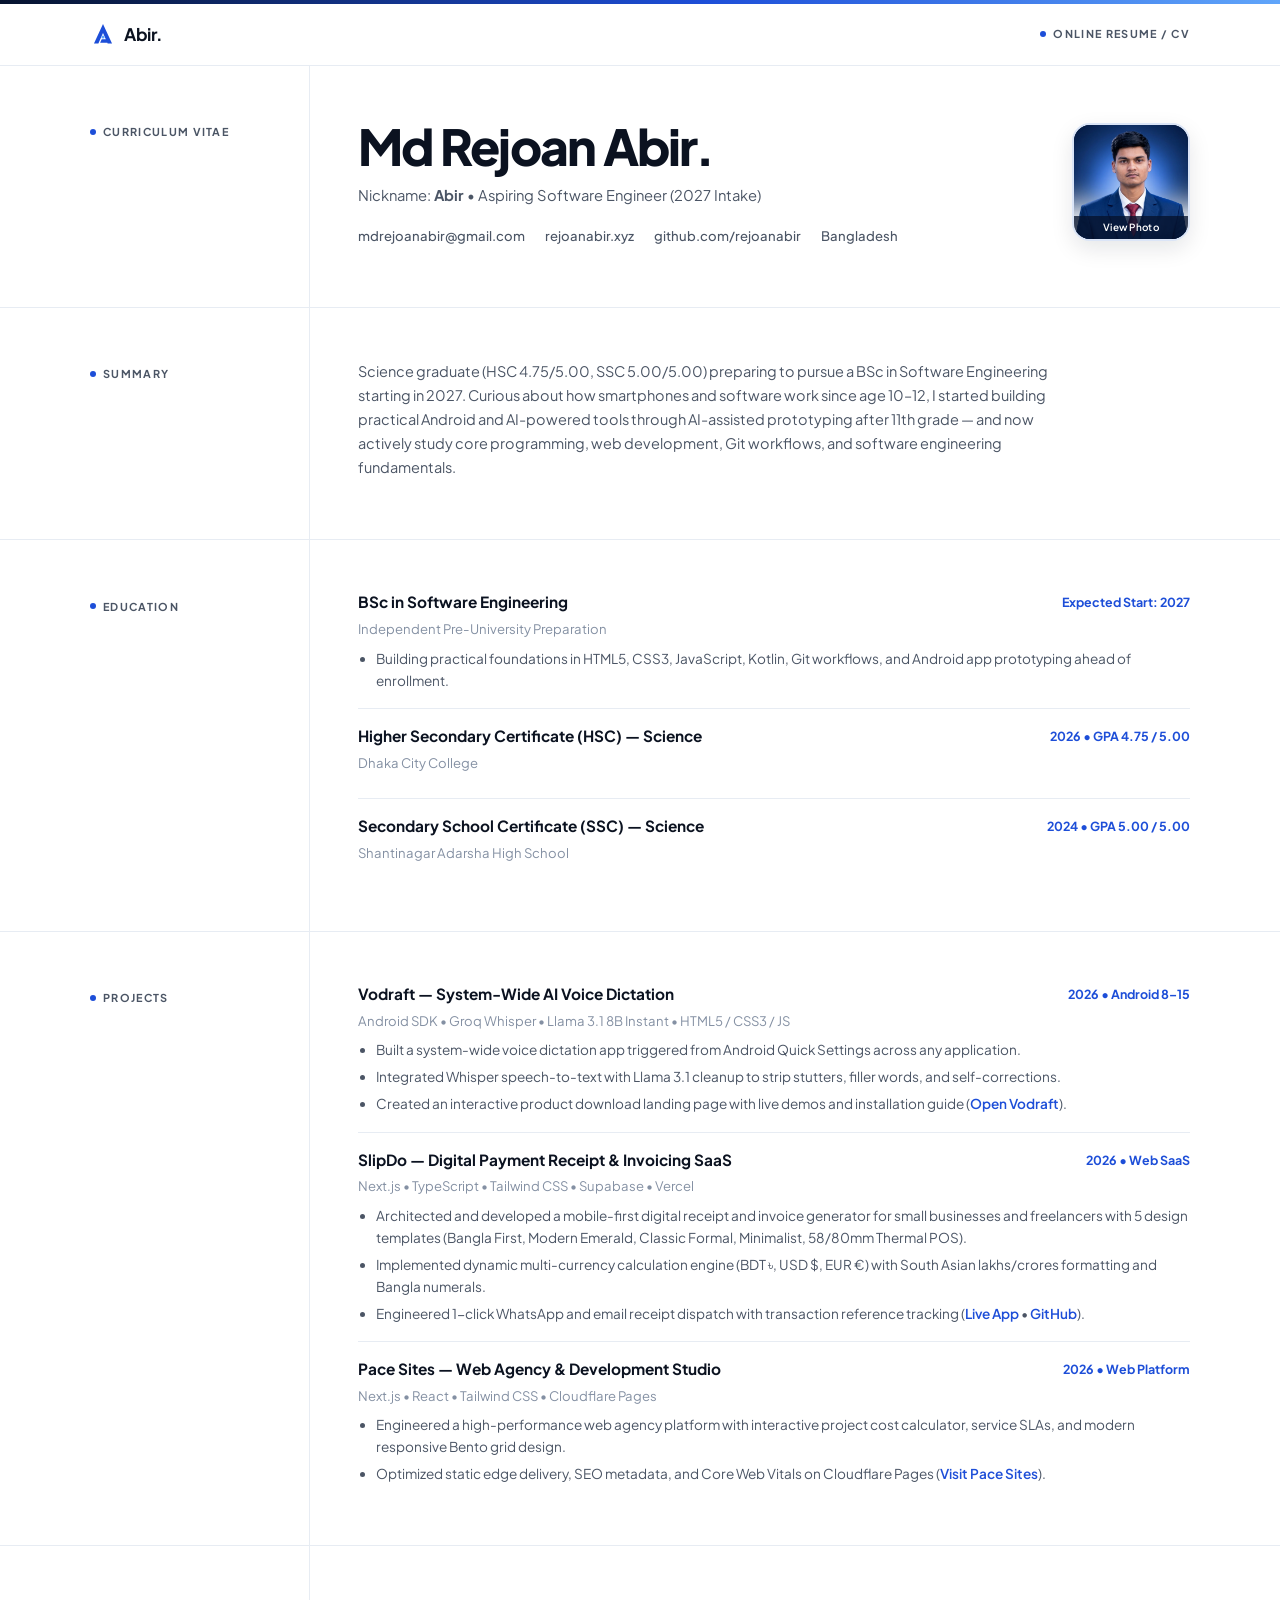
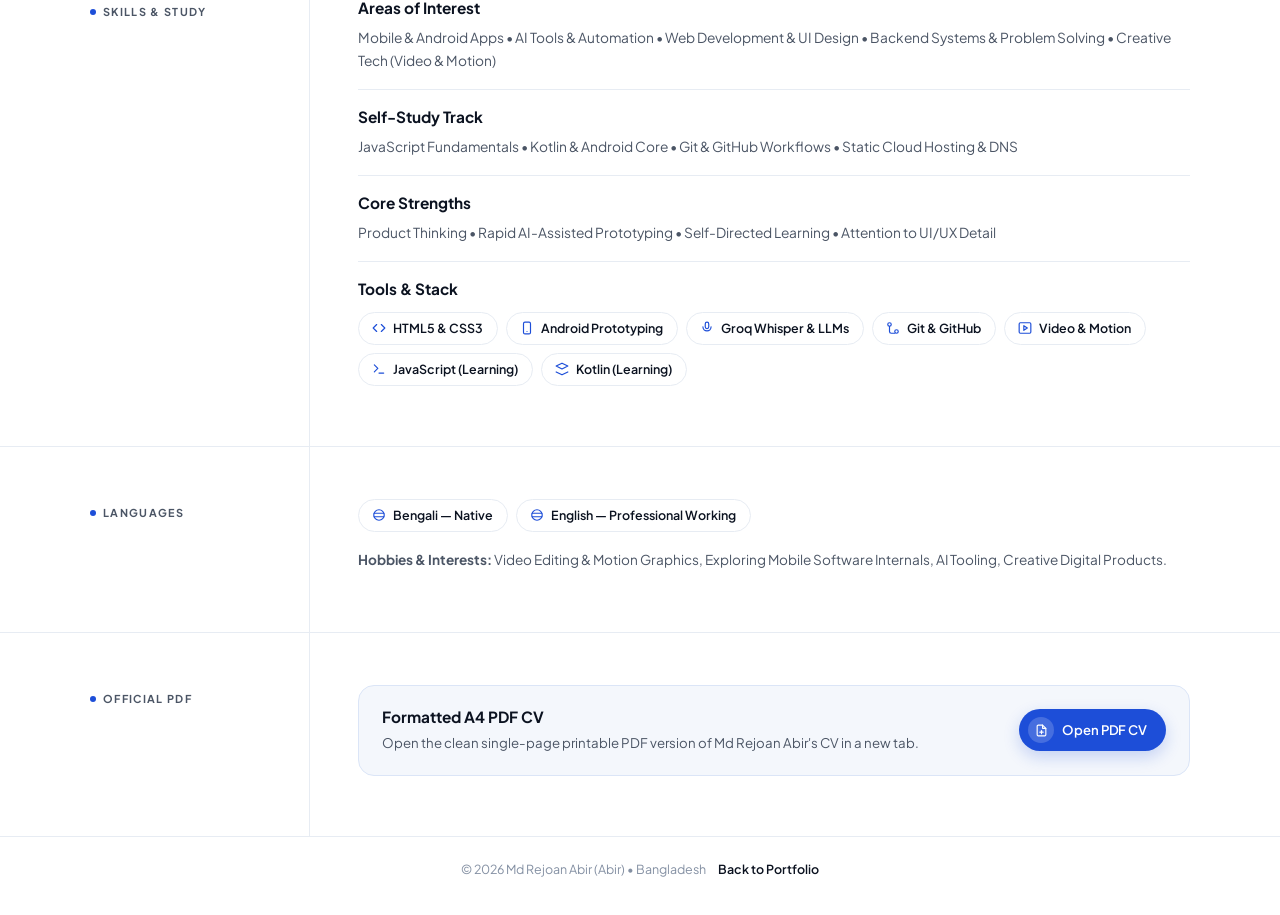
==== commit 6af127d3: "feat: add Pace Sites and SlipDo to portfolio projects and CV" ====
--- a/resume.html
+++ b/resume.html
@@ -155,6 +155,31 @@
               <li>Created an interactive product download landing page with live demos and installation guide (<a href="./vodraft/" style="color:var(--cobalt); font-weight:600;">Open Vodraft</a>).</li>
             </ul>
           </div>
+
+          <div class="resume-entry">
+            <div class="resume-entry__head">
+              <h2 class="resume-entry__role">SlipDo — Digital Payment Receipt &amp; Invoicing SaaS</h2>
+              <span class="resume-entry__date">2026 &bull; Web SaaS</span>
+            </div>
+            <p class="resume-entry__org">Next.js &bull; TypeScript &bull; Tailwind CSS &bull; Supabase &bull; Vercel</p>
+            <ul class="resume-bullets">
+              <li>Architected and developed a mobile-first digital receipt and invoice generator for small businesses and freelancers with 5 design templates (Bangla First, Modern Emerald, Classic Formal, Minimalist, 58/80mm Thermal POS).</li>
+              <li>Implemented dynamic multi-currency calculation engine (BDT ৳, USD $, EUR €) with South Asian lakhs/crores formatting and Bangla numerals.</li>
+              <li>Engineered 1-click WhatsApp and email receipt dispatch with transaction reference tracking (<a href="https://slipdo.vercel.app" target="_blank" rel="noopener noreferrer" style="color:var(--cobalt); font-weight:600;">Live App</a> &bull; <a href="https://github.com/rejoanabir/slipdo" target="_blank" rel="noopener noreferrer" style="color:var(--cobalt); font-weight:600;">GitHub</a>).</li>
+            </ul>
+          </div>
+
+          <div class="resume-entry">
+            <div class="resume-entry__head">
+              <h2 class="resume-entry__role">Pace Sites — Web Agency &amp; Development Studio</h2>
+              <span class="resume-entry__date">2026 &bull; Web Platform</span>
+            </div>
+            <p class="resume-entry__org">Next.js &bull; React &bull; Tailwind CSS &bull; Cloudflare Pages</p>
+            <ul class="resume-bullets">
+              <li>Engineered a high-performance web agency platform with interactive project cost calculator, service SLAs, and modern responsive Bento grid design.</li>
+              <li>Optimized static edge delivery, SEO metadata, and Core Web Vitals on Cloudflare Pages (<a href="https://pacesites.pages.dev" target="_blank" rel="noopener noreferrer" style="color:var(--cobalt); font-weight:600;">Visit Pace Sites</a>).</li>
+            </ul>
+          </div>
         </div>
       </div>
     </section>
